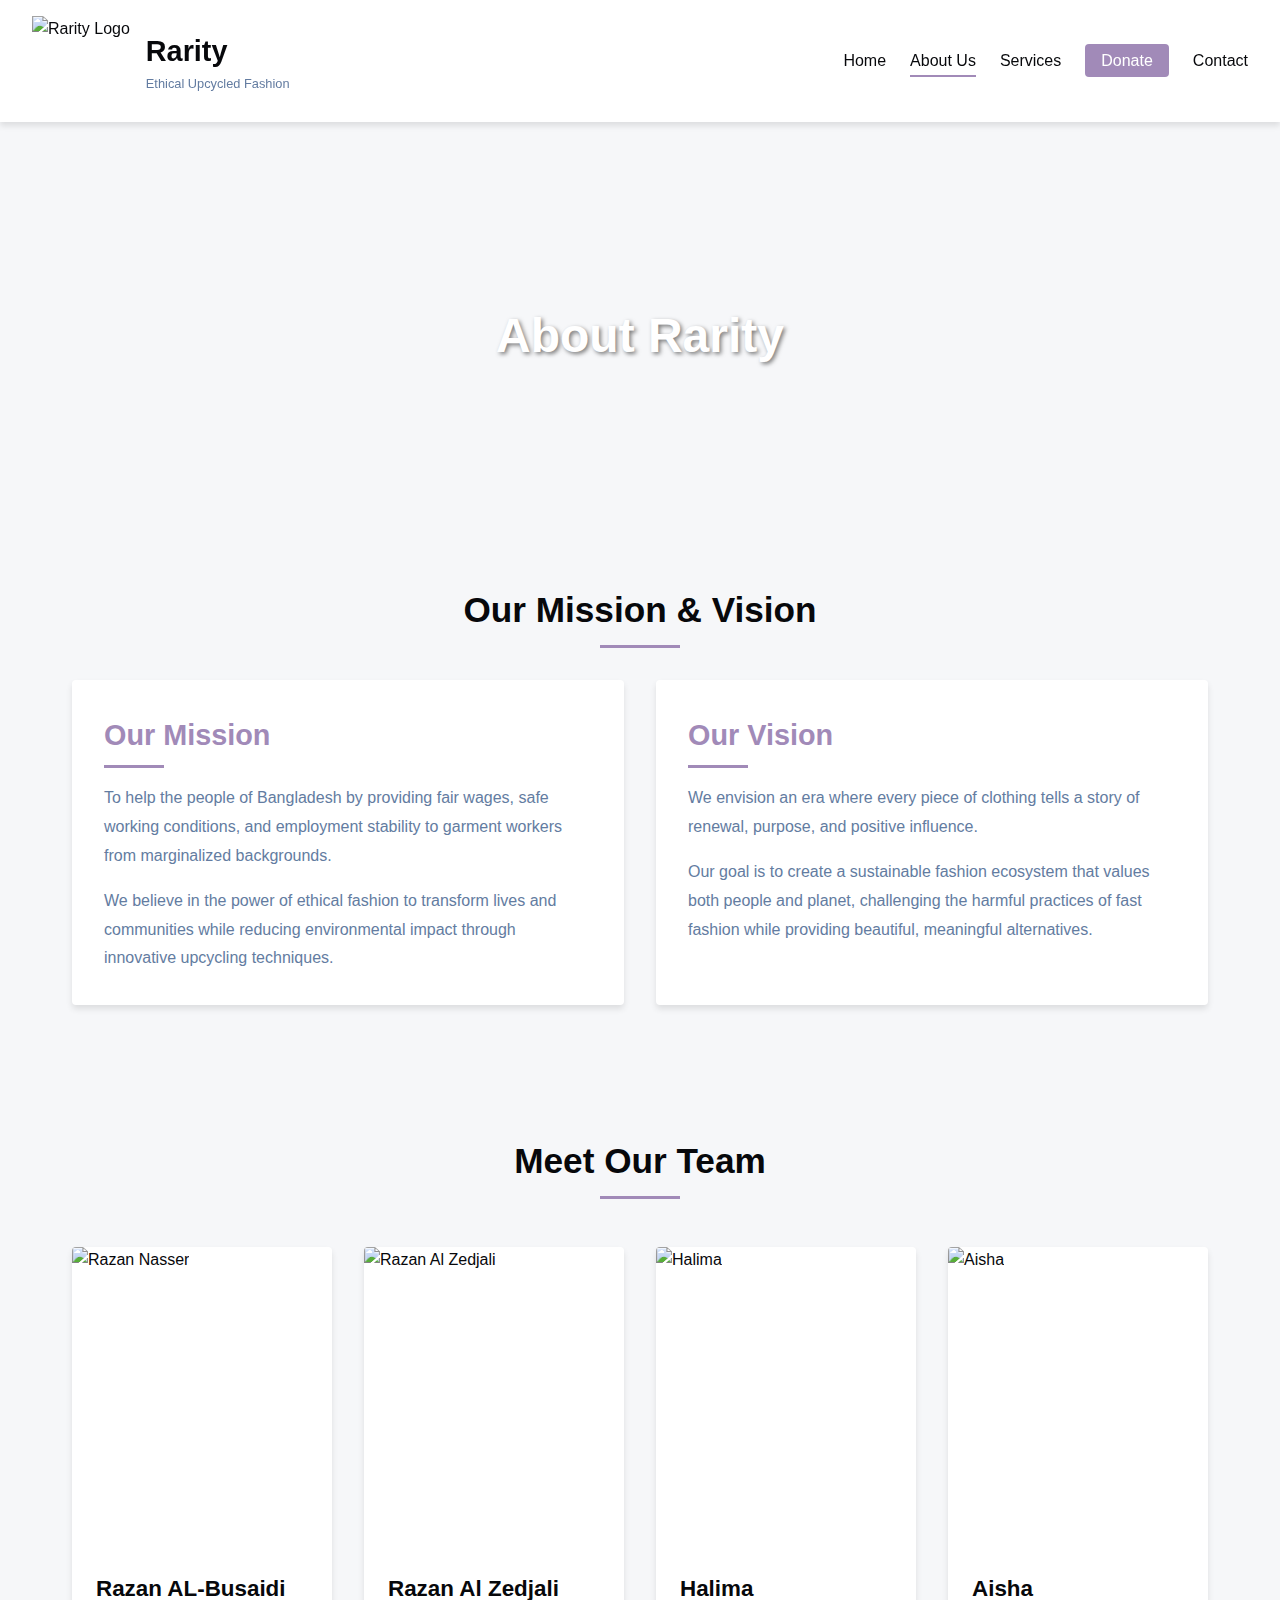
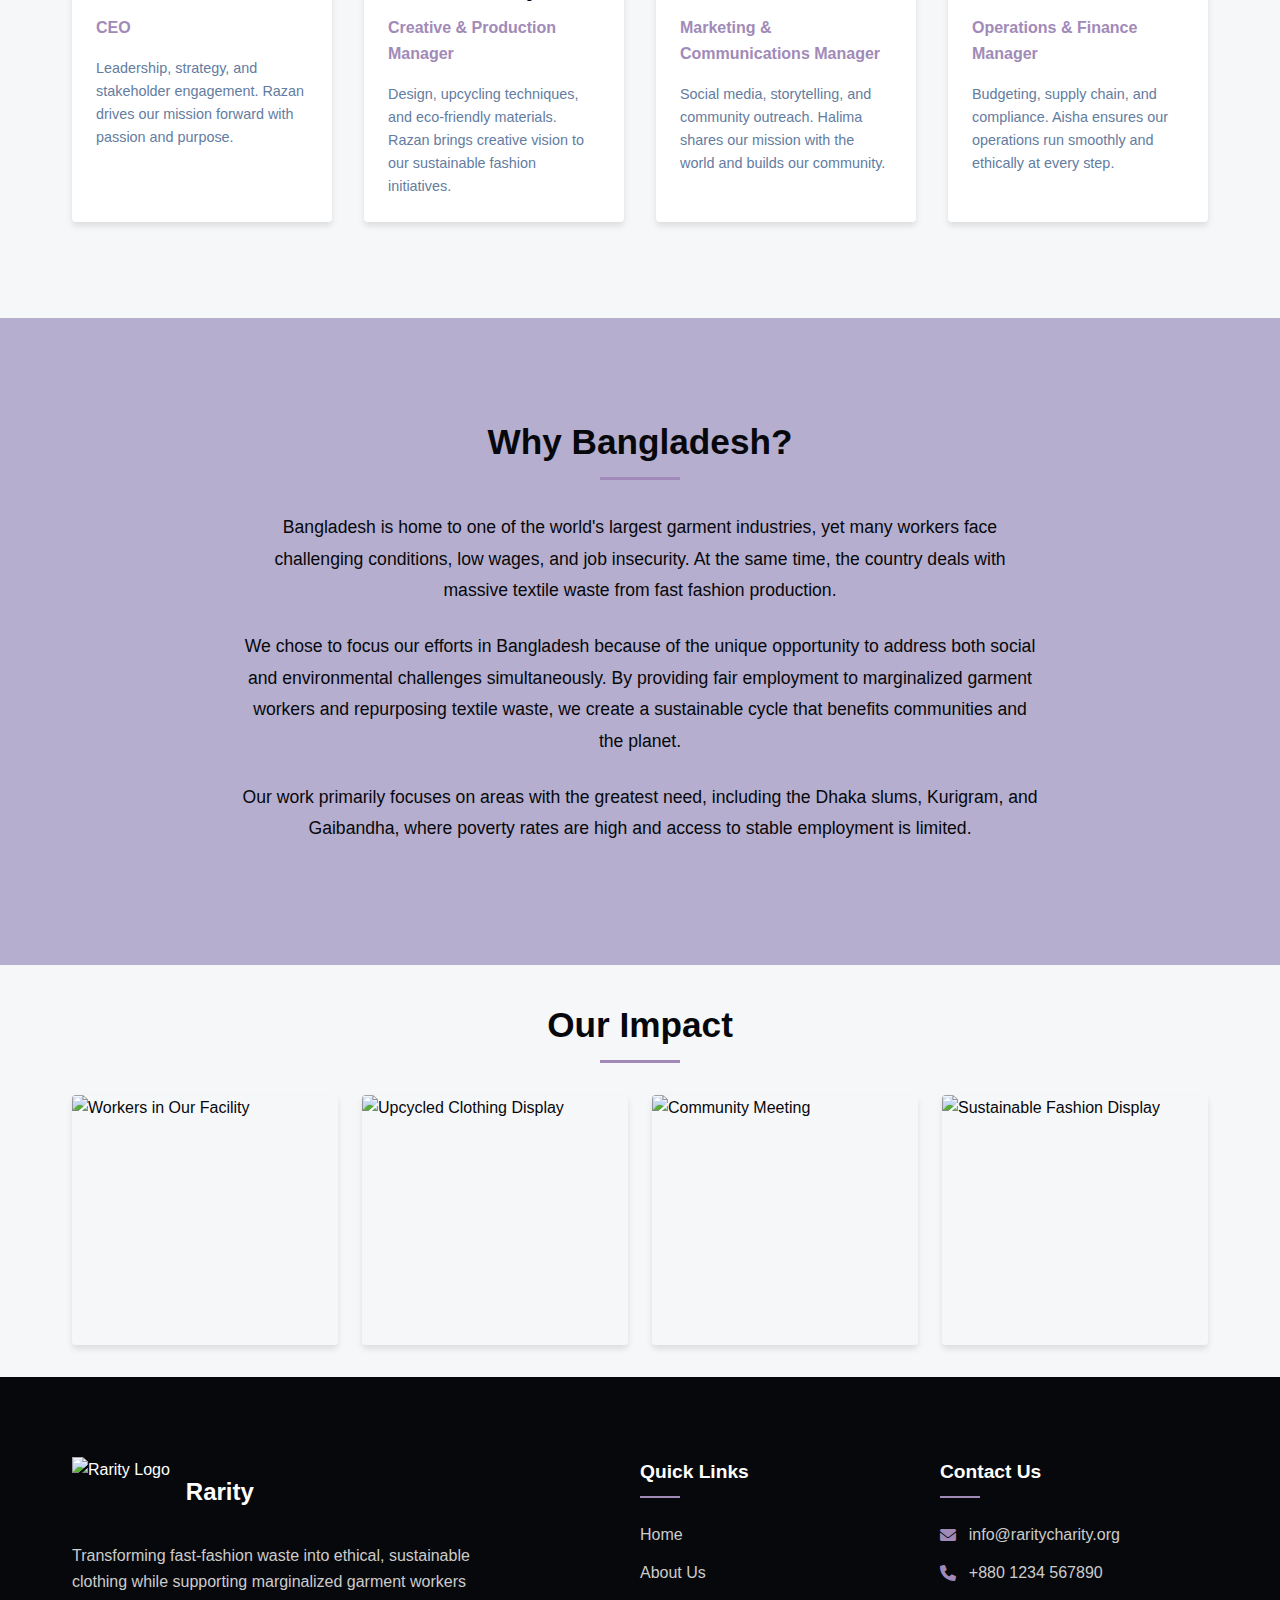
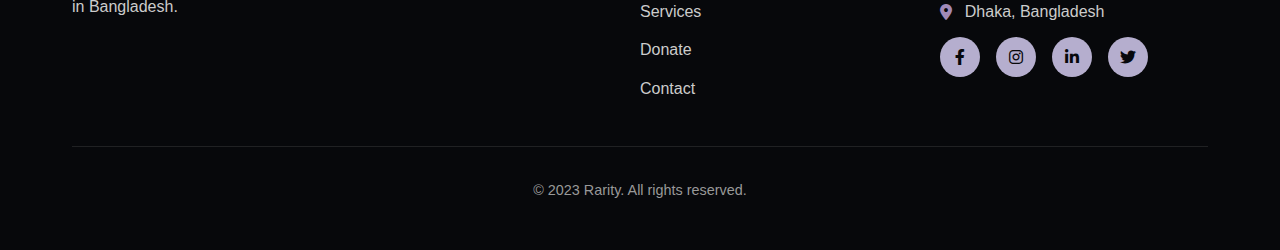
==== about.html @ be906c5c "Add files via upload" ====
<!DOCTYPE html>
<html lang="en">
<head>
    <meta charset="UTF-8">
    <meta name="viewport" content="width=device-width, initial-scale=1.0">
    <title>About Us - Rarity</title>
    <link rel="stylesheet" href="styles.css">
    <link rel="stylesheet" href="https://cdnjs.cloudflare.com/ajax/libs/font-awesome/6.0.0-beta3/css/all.min.css">
</head>
<body>
    <!-- Header -->
    <header>
        <!-- Header logo -->
        <div class="logo">
            <a href="index.html">
                <img src="images/logo1.png" alt="Rarity Logo">
                <div class="logo-text">
                    <h1>Rarity</h1>
                    <p>Ethical Upcycled Fashion</p>
                </div>
            </a>
        </div>
        
        <div class="menu-toggle">
            <i class="fas fa-bars"></i>
        </div>
        
        <nav>
            <ul>
                <li><a href="index.html">Home</a></li>
                <li><a href="about.html" class="active">About Us</a></li>
                <li><a href="services.html">Services</a></li>
                <li><a href="donate.html" class="donate-btn">Donate</a></li>
                <li><a href="contact.html">Contact</a></li>
            </ul>
        </nav>
    </header>

    <!-- Page Banner -->
    <section class="container">
        <div style="background-image: url('images/about-banner.jpg'); background-size: cover; background-position: center; height: 300px; border-radius: var(--radius); display: flex; align-items: center; justify-content: center; margin: 2rem 0;">
            <h1 style="color: white; font-size: 3rem; text-shadow: 2px 2px 4px rgba(0,0,0,0.5);">About Rarity</h1>
        </div>
    </section>

    <!-- Mission & Vision Section -->
    <section class="container">
        <div class="section-heading">
            <h2>Our Mission & Vision</h2>
        </div>
        <div class="mission-vision-container">
            <div class="mission-box">
                <h3>Our Mission</h3>
                <p>To help the people of Bangladesh by providing fair wages, safe working conditions, and employment stability to garment workers from marginalized backgrounds.</p>
                <p style="margin-top: 1rem;">We believe in the power of ethical fashion to transform lives and communities while reducing environmental impact through innovative upcycling techniques.</p>
            </div>
            <div class="vision-box">
                <h3>Our Vision</h3>
                <p>We envision an era where every piece of clothing tells a story of renewal, purpose, and positive influence.</p>
                <p style="margin-top: 1rem;">Our goal is to create a sustainable fashion ecosystem that values both people and planet, challenging the harmful practices of fast fashion while providing beautiful, meaningful alternatives.</p>
            </div>
        </div>
    </section>

    <!-- Team Section -->
    <section class="team-section">
        <div class="container">
            <div class="section-heading">
                <h2>Meet Our Team</h2>
            </div>
            <div class="team-grid">
                <div class="team-member">
                    <div class="team-member-img">
                        <img src="images/girls/woman.png" alt="Razan Nasser">
                    </div>
                    <div class="team-member-info">
                        <h3>Razan AL-Busaidi</h3>
                        <h4>CEO</h4>
                        <p>Leadership, strategy, and stakeholder engagement. Razan drives our mission forward with passion and purpose.</p>
                    </div>
                </div>
                <div class="team-member">
                    <div class="team-member-img">
                        <img src="images/girls/girl.png" alt="Razan Al Zedjali">
                    </div>
                    <div class="team-member-info">
                        <h3>Razan Al Zedjali</h3>
                        <h4>Creative & Production Manager</h4>
                        <p>Design, upcycling techniques, and eco-friendly materials. Razan brings creative vision to our sustainable fashion initiatives.</p>
                    </div>
                </div>
                <div class="team-member">
                    <div class="team-member-img">
                        <img src="images/girls/student.png" alt="Halima">
                    </div>
                    <div class="team-member-info">
                        <h3>Halima</h3>
                        <h4>Marketing & Communications Manager</h4>
                        <p>Social media, storytelling, and community outreach. Halima shares our mission with the world and builds our community.</p>
                    </div>
                </div>
                <div class="team-member">
                    <div class="team-member-img">
                        <img src="images/girls/woman (1).png" alt="Aisha">
                    </div>
                    <div class="team-member-info">
                        <h3>Aisha</h3>
                        <h4>Operations & Finance Manager</h4>
                        <p>Budgeting, supply chain, and compliance. Aisha ensures our operations run smoothly and ethically at every step.</p>
                    </div>
                </div>
            </div>
        </div>
    </section>

    <!-- Background & Motivation Section -->
    <section class="background-section">
        <div class="container">
            <div class="section-heading">
                <h2>Why Bangladesh?</h2>
            </div>
            <div class="background-content">
                <p>Bangladesh is home to one of the world's largest garment industries, yet many workers face challenging conditions, low wages, and job insecurity. At the same time, the country deals with massive textile waste from fast fashion production.</p>
                
                <p>We chose to focus our efforts in Bangladesh because of the unique opportunity to address both social and environmental challenges simultaneously. By providing fair employment to marginalized garment workers and repurposing textile waste, we create a sustainable cycle that benefits communities and the planet.</p>
                
                <p>Our work primarily focuses on areas with the greatest need, including the Dhaka slums, Kurigram, and Gaibandha, where poverty rates are high and access to stable employment is limited.</p>
            </div>
        </div>
    </section>

    <!-- Gallery Section -->
    <section class="container">
        <div class="section-heading">
            <h2>Our Impact</h2>
        </div>
        <div class="gallery-grid">
            <div class="gallery-item">
                <img src="images/Factory Workers.png" alt="Workers in Our Facility">
            </div>
            <div class="gallery-item">
                <img src="images/Upcycled clothing display.png" alt="Upcycled Clothing Display">
            </div>
            <div class="gallery-item">
                <img src="https://i.ucanews.com/ucanews/uploads/2020/12/church-groups-offer-warm-clothes-to-bangladeshi-poor-5fcf5c1b9c253_600.jpeg" alt="Community Meeting">
            </div>
            <div class="gallery-item">
                <img src="https://static.vecteezy.com/system/resources/previews/048/765/192/non_2x/sustainable-fashion-with-clothing-made-from-recycled-materials-displayed-in-an-eco-friendly-boutique-photo.jpg" alt="Sustainable Fashion Display">
            </div>
        </div>
    </section>

  
    <!-- Footer -->
    <footer>
        <div class="container">
            <div class="footer-container">
                <div class="footer-about">
                    <div class="footer-logo">
                        <img src="images/logo-white.png" alt="Rarity Logo">
                        <h3>Rarity</h3>
                    </div>
                    <p>Transforming fast-fashion waste into ethical, sustainable clothing while supporting marginalized garment workers in Bangladesh.</p>
                </div>
                <div class="footer-links-container">
                    <h4 class="footer-heading">Quick Links</h4>
                    <ul class="footer-links">
                        <li><a href="index.html">Home</a></li>
                        <li><a href="about.html">About Us</a></li>
                        <li><a href="services.html">Services</a></li>
                        <li><a href="donate.html">Donate</a></li>
                        <li><a href="contact.html">Contact</a></li>
                    </ul>
                </div>
                <div class="footer-contact">
                    <h4 class="footer-heading">Contact Us</h4>
                    <ul class="footer-links">
                        <li><i class="fas fa-envelope"></i> info@raritycharity.org</li>
                        <li><i class="fas fa-phone"></i> +880 1234 567890</li>
                        <li><i class="fas fa-map-marker-alt"></i> Dhaka, Bangladesh</li>
                    </ul>
                    <div class="social-links">
                        <a href="#" class="social-link"><i class="fab fa-facebook-f"></i></a>
                        <a href="#" class="social-link"><i class="fab fa-instagram"></i></a>
                        <a href="#" class="social-link"><i class="fab fa-linkedin-in"></i></a>
                        <a href="#" class="social-link"><i class="fab fa-twitter"></i></a>
                    </div>
                </div>
            </div>
            <div class="footer-bottom">
                <p>&copy; 2023 Rarity. All rights reserved.</p>
            </div>
        </div>
    </footer>

    <script>
        // Mobile Menu Toggle
        document.querySelector('.menu-toggle').addEventListener('click', function() {
            document.querySelector('nav ul').classList.toggle('show');
        });
    </script>
</body>
</html>
---- styles.css ----
/* Global Styles */
:root {
  --primary-dark: #07080B;
  --primary-light: #F6F7F9;
  --secondary-blue: #637CA1;
  --accent-lavender: #B5AECE;
  --accent-purple: #A18AB8;
  --transition: all 0.3s ease;
  --shadow: 0 4px 6px rgba(0, 0, 0, 0.1);
  --radius: 4px;
}

* {
  margin: 0;
  padding: 0;
  box-sizing: border-box;
}

body {
  font-family: 'Segoe UI', Tahoma, Geneva, Verdana, sans-serif;
  line-height: 1.6;
  color: var(--primary-dark);
  background-color: var(--primary-light);
}

.container {
  max-width: 1200px;
  margin: 0 auto;
  padding: 2rem;
}

a {
  text-decoration: none;
  color: var(--secondary-blue);
  transition: var(--transition);
}

a:hover {
  color: var(--accent-purple);
}

img {
  max-width: 100%;
  height: auto;
}

.section-heading {
  text-align: center;
  margin-bottom: 2rem;
}

.section-heading h2 {
  font-size: 2.2rem;
  color: var(--primary-dark);
  position: relative;
  display: inline-block;
  padding-bottom: 10px;
}

.section-heading h2::after {
  content: '';
  position: absolute;
  bottom: 0;
  left: 50%;
  transform: translateX(-50%);
  width: 80px;
  height: 3px;
  background-color: var(--accent-purple);
}

/* Header Styles */
header {
  background-color: white;
  box-shadow: var(--shadow);
  padding: 1rem 2rem;
  display: flex;
  justify-content: space-between;
  align-items: center;
  position: sticky;
  top: 0;
  z-index: 1000;
}

.logo {
  display: flex;
  align-items: center;
}

.logo a {
  display: flex;
  align-items: center;
  color: var(--primary-dark);
}

.logo img {
  height: 90px;
  margin-right: 1rem;
}

.logo-text h1 {
  font-size: 1.8rem;
  margin-bottom: 0;
}

.logo-text p {
  font-size: 0.8rem;
  color: var(--secondary-blue);
}

nav ul {
  display: flex;
  list-style: none;
}

nav ul li {
  margin-left: 1.5rem;
}

nav ul li a {
  color: var(--primary-dark);
  font-weight: 500;
  padding: 0.5rem 0;
  position: relative;
}

nav ul li a::after {
  content: '';
  position: absolute;
  bottom: 0;
  left: 0;
  width: 0;
  height: 2px;
  background-color: var(--accent-purple);
  transition: var(--transition);
}

nav ul li a:hover::after,
nav ul li a.active::after {
  width: 100%;
}

.donate-btn {
  background-color: var(--accent-purple);
  color: white !important;
  padding: 0.5rem 1rem !important;
  border-radius: var(--radius);
}

.donate-btn:hover {
  background-color: var(--secondary-blue);
}

.menu-toggle {
  display: none;
  font-size: 1.5rem;
  cursor: pointer;
}

/* Hero Section */
.hero {
  display: flex;
  align-items: center;
  justify-content: space-between;
  padding: 2rem;
  background-color: white;
  border-radius: var(--radius);
  box-shadow: var(--shadow);
  margin: 2rem;
}

.hero-content {
  flex: 1;
  padding-right: 2rem;
}

.hero-content h2 {
  font-size: 2.5rem;
  margin-bottom: 1rem;
  color: var(--primary-dark);
}

.hero-description {
  font-size: 1.1rem;
  margin-bottom: 2rem;
  color: var(--secondary-blue);
}

.cta-buttons {
  display: flex;
  gap: 1rem;
}

.cta-btn {
  padding: 0.8rem 1.5rem;
  border-radius: var(--radius);
  font-weight: 600;
  transition: var(--transition);
}

.cta-btn.primary {
  background-color: var(--accent-purple);
  color: white;
}

.cta-btn.secondary {
  background-color: transparent;
  color: var(--secondary-blue);
  border: 2px solid var(--secondary-blue);
}

.cta-btn.primary:hover {
  background-color: var(--secondary-blue);
}

.cta-btn.secondary:hover {
  background-color: var(--secondary-blue);
  color: white;
}

.hero-image {
  flex: 1;
  border-radius: var(--radius);
  overflow: hidden;
}

.hero-image img {
  width: 100%;
  height: 400px;
  object-fit: cover;
}

/* Mission Stats */
.mission-stats {
  display: grid;
  grid-template-columns: repeat(4, 1fr);
  gap: 1.5rem;
  padding: 2rem;
  background-color: var(--accent-lavender);
  margin: 0 2rem 2rem;
  border-radius: var(--radius);
  text-align: center;
}

.stat {
  padding: 1.5rem;
  background-color: white;
  border-radius: var(--radius);
  box-shadow: var(--shadow);
  transition: var(--transition);
}

.stat:hover {
  transform: translateY(-5px);
}

.stat h3 {
  font-size: 2.5rem;
  color: var(--accent-purple);
  margin-bottom: 0.5rem;
}

.stat p {
  color: var(--secondary-blue);
  font-weight: 500;
}

/* Mission & Vision Section */
.mission-vision-container {
  display: grid;
  grid-template-columns: 1fr 1fr;
  gap: 2rem;
}

.mission-box, .vision-box {
  padding: 2rem;
  border-radius: var(--radius);
  background-color: white;
  box-shadow: var(--shadow);
  height: 100%;
  display: flex;
  flex-direction: column;
}

.mission-box h3, .vision-box h3 {
  color: var(--accent-purple);
  font-size: 1.8rem;
  margin-bottom: 1rem;
  position: relative;
  padding-bottom: 10px;
}

.mission-box h3::after, .vision-box h3::after {
  content: '';
  position: absolute;
  bottom: 0;
  left: 0;
  width: 60px;
  height: 3px;
  background-color: var(--accent-purple);
}

.mission-box p, .vision-box p {
  color: var(--secondary-blue);
  line-height: 1.8;
}

/* About Us Section */
.team-section {
  padding: 4rem 0;
  background-color: var(--primary-light);
}

.team-grid {
  display: grid;
  grid-template-columns: repeat(auto-fit, minmax(250px, 1fr));
  gap: 2rem;
  margin-top: 3rem;
}

.team-member {
  background-color: white;
  border-radius: var(--radius);
  overflow: hidden;
  box-shadow: var(--shadow);
  transition: var(--transition);
}

.team-member:hover {
  transform: translateY(-10px);
}

.team-member-img {
  height: 300px;
  overflow: hidden;
}

.team-member-img img {
  width: 100%;
  height: 100%;
  object-fit: cover;
  transition: var(--transition);
}

.team-member:hover .team-member-img img {
  transform: scale(1.05);
}

.team-member-info {
  padding: 1.5rem;
}

.team-member-info h3 {
  font-size: 1.4rem;
  margin-bottom: 0.5rem;
  color: var(--primary-dark);
}

.team-member-info h4 {
  font-size: 1rem;
  color: var(--accent-purple);
  margin-bottom: 1rem;
}

.team-member-info p {
  color: var(--secondary-blue);
  font-size: 0.9rem;
}

.background-section {
  padding: 4rem 2rem;
  background-color: var(--accent-lavender);
  color: var(--primary-dark);
}

.background-content {
  max-width: 800px;
  margin: 0 auto;
  text-align: center;
}

.background-content h3 {
  font-size: 2rem;
  margin-bottom: 1.5rem;
  color: var(--primary-dark);
}

.background-content p {
  font-size: 1.1rem;
  line-height: 1.8;
  margin-bottom: 1.5rem;
}

/* Services Section */
.services-section {
  padding: 4rem 0;
}

.services-grid {
  display: grid;
  grid-template-columns: repeat(auto-fit, minmax(300px, 1fr));
  gap: 2rem;
}

.service-card {
  background-color: white;
  border-radius: var(--radius);
  box-shadow: var(--shadow);
  overflow: hidden;
  transition: var(--transition);
}

.service-card:hover {
  transform: translateY(-5px);
}

.service-img {
  height: 200px;
  overflow: hidden;
}

.service-img img {
  width: 100%;
  height: 100%;
  object-fit: cover;
  transition: var(--transition);
}

.service-card:hover .service-img img {
  transform: scale(1.05);
}

.service-content {
  padding: 1.5rem;
}

.service-content h3 {
  font-size: 1.5rem;
  margin-bottom: 1rem;
  color: var(--accent-purple);
}

.service-content p {
  color: var(--secondary-blue);
  margin-bottom: 1rem;
}

/* Donation Section */
.donation-section {
  padding: 4rem 0;
  background-color: var(--primary-light);
}

.donation-container {
  display: grid;
  grid-template-columns: 1fr 1fr;
  gap: 3rem;
  align-items: center;
}

.donation-info h3 {
  font-size: 2rem;
  margin-bottom: 1.5rem;
  color: var(--primary-dark);
}

.donation-info p {
  color: var(--secondary-blue);
  margin-bottom: 1.5rem;
  line-height: 1.8;
}

.impact-list {
  margin: 2rem 0;
}

.impact-item {
  display: flex;
  align-items: center;
  margin-bottom: 1rem;
}

.impact-item i {
  color: var(--accent-purple);
  margin-right: 1rem;
  font-size: 1.2rem;
}

.donation-form {
  background-color: white;
  padding: 2rem;
  border-radius: var(--radius);
  box-shadow: var(--shadow);
}

.form-group {
  margin-bottom: 1.5rem;
}

.form-group label {
  display: block;
  margin-bottom: 0.5rem;
  color: var(--primary-dark);
  font-weight: 500;
}

.form-control {
  width: 100%;
  padding: 0.8rem;
  border: 1px solid #ddd;
  border-radius: var(--radius);
  font-size: 1rem;
}

.donation-amount {
  display: flex;
  gap: 1rem;
  margin-bottom: 1.5rem;
}

.amount-btn {
  flex: 1;
  padding: 0.8rem;
  border: 2px solid var(--secondary-blue);
  background-color: transparent;
  color: var(--secondary-blue);
  border-radius: var(--radius);
  font-weight: 600;
  cursor: pointer;
  transition: var(--transition);
}

.amount-btn:hover, .amount-btn.active {
  background-color: var(--accent-purple);
  border-color: var(--accent-purple);
  color: white;
}

.submit-btn {
  width: 100%;
  padding: 1rem;
  background-color: var(--accent-purple);
  color: white;
  border: none;
  border-radius: var(--radius);
  font-size: 1.1rem;
  font-weight: 600;
  cursor: pointer;
  transition: var(--transition);
}

.submit-btn:hover {
  background-color: var(--secondary-blue);
}

/* Contact Section */
.contact-section {
  padding: 4rem 0;
}

/* Contact Page Styles */
.contact-container {
  display: grid;
  grid-template-columns: 1fr 1fr;
  gap: 3rem;
  margin: 3rem 0;
}

.contact-info h3, .contact-form h3 {
  font-size: 1.8rem;
  color: var(--primary-dark);
  margin-bottom: 1.5rem;
}

.contact-info p {
  color: var(--secondary-blue);
  margin-bottom: 2rem;
  line-height: 1.8;
}

.contact-details {
  margin-bottom: 2rem;
}

.contact-item {
  display: flex;
  align-items: flex-start;
  margin-bottom: 1.5rem;
}

.contact-item i {
  color: var(--accent-purple);
  font-size: 1.2rem;
  margin-right: 1rem;
  margin-top: 0.3rem;
}

.contact-item-content h4 {
  font-size: 1.1rem;
  margin-bottom: 0.3rem;
  color: var(--primary-dark);
}

.contact-item-content p, .contact-item-content a {
  color: var(--secondary-blue);
  transition: var(--transition);
}

.contact-item-content a:hover {
  color: var(--accent-purple);
}

.social-links {
  display: flex;
  gap: 1rem;
}

.social-link {
  display: flex;
  align-items: center;
  justify-content: center;
  width: 40px;
  height: 40px;
  background-color: var(--accent-lavender);
  color: var(--primary-dark);
  border-radius: 50%;
  transition: var(--transition);
}

.social-link:hover {
  background-color: var(--accent-purple);
  color: white;
}

.contact-form-container {
  background-color: white;
  border-radius: var(--radius);
  box-shadow: var(--shadow);
  padding: 2rem;
}

.form-group {
  margin-bottom: 1.5rem;
}

.form-group label {
  display: block;
  margin-bottom: 0.5rem;
  color: var(--primary-dark);
  font-weight: 500;
}

.form-control {
  width: 100%;
  padding: 0.8rem;
  border: 1px solid #ddd;
  border-radius: var(--radius);
  font-size: 1rem;
  transition: var(--transition);
}

.form-control:focus {
  border-color: var(--accent-purple);
  outline: none;
  box-shadow: 0 0 0 3px rgba(161, 138, 184, 0.2);
}

.submit-btn {
  width: 100%;
  padding: 1rem;
  background-color: var(--accent-purple);
  color: white;
  border: none;
  border-radius: var(--radius);
  font-size: 1.1rem;
  font-weight: 600;
  cursor: pointer;
  transition: var(--transition);
}

.submit-btn:hover {
  background-color: var(--secondary-blue);
}

/* Location Section Styles */
.location-section {
  padding: 4rem 0;
  background-color: var(--primary-light);
}

.map-container {
  margin-bottom: 3rem;
  box-shadow: var(--shadow);
  border-radius: var(--radius);
  overflow: hidden;
}

.service-areas {
  margin-bottom: 3rem;
}

.service-areas h3 {
  font-size: 1.8rem;
  color: var(--primary-dark);
  margin-bottom: 1.5rem;
  text-align: center;
}

.areas-grid {
  display: grid;
  grid-template-columns: repeat(auto-fit, minmax(300px, 1fr));
  gap: 2rem;
}

.area-card {
  display: flex;
  background-color: white;
  padding: 1.5rem;
  border-radius: var(--radius);
  box-shadow: var(--shadow);
  transition: var(--transition);
}

.area-card:hover {
  transform: translateY(-5px);
}

.area-icon {
  color: var(--accent-purple);
  font-size: 2rem;
  margin-right: 1.5rem;
}

.area-content h4 {
  font-size: 1.3rem;
  color: var(--primary-dark);
  margin-bottom: 0.5rem;
}

.area-content p {
  color: var(--secondary-blue);
  line-height: 1.6;
}

.visit-info {
  background-color: white;
  padding: 2rem;
  border-radius: var(--radius);
  box-shadow: var(--shadow);
}

.visit-info h3 {
  font-size: 1.8rem;
  color: var(--primary-dark);
  margin-bottom: 1rem;
}

.visit-info p {
  color: var(--secondary-blue);
  margin-bottom: 1.5rem;
  line-height: 1.8;
}

.directions h4 {
  font-size: 1.3rem;
  color: var(--primary-dark);
  margin-bottom: 1rem;
}

.directions ul {
  list-style: none;
}

.directions li {
  display: flex;
  align-items: center;
  margin-bottom: 0.8rem;
  color: var(--secondary-blue);
}

.directions li i {
  color: var(--accent-purple);
  margin-right: 1rem;
}

/* Page Banner */
.page-banner {
  height: 300px;
  background-size: cover;
  background-position: center;
  display: flex;
  align-items: center;
  justify-content: center;
  border-radius: var(--radius);
  margin: 2rem 0;
  position: relative;
}

.page-banner::before {
  content: '';
  position: absolute;
  top: 0;
  left: 0;
  width: 100%;
  height: 100%;
  background: rgba(7, 8, 11, 0.4);
  border-radius: var(--radius);
}

.page-banner h1 {
  color: white;
  font-size: 3rem;
  text-shadow: 2px 2px 4px rgba(0, 0, 0, 0.5);
  position: relative;
  z-index: 1;
}

/* Responsive Styles for Contact Page */
@media (max-width: 992px) {
  .contact-container {
    grid-template-columns: 1fr;
  }
  
  .contact-info {
    margin-bottom: 2rem;
  }
  
  .areas-grid {
    grid-template-columns: 1fr;
  }
}

@media (max-width: 768px) {
  .area-card {
    flex-direction: column;
  }
  
  .area-icon {
    margin-right: 0;
    margin-bottom: 1rem;
    text-align: center;
  }
}

@media (max-width: 576px) {
  .mission-stats {
    grid-template-columns: 1fr;
  }
  
  .cta-buttons {
    flex-direction: column;
  }
  
  .section-heading h2 {
    font-size: 1.8rem;
  }
  
  .hero-content h2 {
    font-size: 2rem;
  }
}

/* After the Donor Section styles around line 860 */

/* Supporters Section */
.supporters-section {
    padding: 4rem 0;
    background-color: var(--primary-light);
  }
  
  .supporters-grid {
    display: grid;
    grid-template-columns: repeat(auto-fit, minmax(220px, 1fr));
    gap: 2rem;
    margin-top: 3rem;
  }
  
  .supporter-card {
    background-color: white;
    border-radius: var(--radius);
    box-shadow: var(--shadow);
    padding: 2rem;
    text-align: center;
    transition: var(--transition);
  }
  
  .supporter-card:hover {
    transform: translateY(-5px);
    box-shadow: 0 10px 20px rgba(0, 0, 0, 0.1);
  }
  
  .supporter-logo {
    width: 120px;
    height: 120px;
    margin: 0 auto 1.5rem;
    display: flex;
    align-items: center;
    justify-content: center;
    border-radius: 50%;
    background-color: var(--primary-light);
    padding: 1rem;
  }
  
  .supporter-logo img {
    max-width: 100%;
    max-height: 100%;
    object-fit: contain;
  }
  
  .supporter-card h3 {
    font-size: 1.3rem;
    color: var(--primary-dark);
    margin-bottom: 0.5rem;
  }
  
  .supporter-card p {
    color: var(--accent-purple);
    font-weight: 500;
  }
  
  /* Responsive adjustments for supporters section */
  @media (max-width: 768px) {
    .supporters-grid {
      grid-template-columns: repeat(2, 1fr);
    }
  }
  
  @media (max-width: 576px) {
    .supporters-grid {
      grid-template-columns: 1fr;
    }
  }

/* Donation Page Styles */

/* Footer Styles */
footer {
  background-color: var(--primary-dark);
  color: white;
  padding: 3rem 0 1rem;
}

.footer-container {
  display: grid;
  grid-template-columns: 2fr 1fr 1fr;
  gap: 2rem;
  margin-bottom: 2rem;
}

.footer-about {
  max-width: 400px;
}

.footer-logo {
  display: flex;
  align-items: center;
  margin-bottom: 1rem;
}

.footer-logo img {
  height: 70px;
  margin-right: 1rem;
}

.footer-logo h3 {
  font-size: 1.5rem;
  color: white;
}

.footer-about p {
  color: #ccc;
  line-height: 1.6;
}

.footer-heading {
  font-size: 1.2rem;
  color: white;
  margin-bottom: 1.5rem;
  position: relative;
  padding-bottom: 10px;
}

.footer-heading::after {
  content: '';
  position: absolute;
  bottom: 0;
  left: 0;
  width: 40px;
  height: 2px;
  background-color: var(--accent-purple);
}

.footer-links {
  list-style: none;
}

.footer-links li {
  margin-bottom: 0.8rem;
}

.footer-links a, .footer-links li {
  color: #ccc;
  transition: var(--transition);
  display: flex;
  align-items: center;
}

.footer-links a:hover {
  color: var(--accent-purple);
}

.footer-links i {
  margin-right: 0.8rem;
  color: var(--accent-purple);
}

.footer-bottom {
  text-align: center;
  padding-top: 2rem;
  border-top: 1px solid rgba(255, 255, 255, 0.1);
}

.footer-bottom p {
  color: #999;
  font-size: 0.9rem;
}

/* Home Page Slider */
.slider-container {
  position: relative;
  height: 500px;
  overflow: hidden;
  border-radius: var(--radius);
  margin: 2rem 0;
}

.slide {
  position: absolute;
  top: 0;
  left: 0;
  width: 100%;
  height: 100%;
  opacity: 0;
  transition: opacity 1s ease;
  background-size: cover;
  background-position: center;
  display: flex;
  align-items: center;
  justify-content: center;
}

.slide.active {
  opacity: 1;
}

.slide::before {
  content: '';
  position: absolute;
  top: 0;
  left: 0;
  width: 100%;
  height: 100%;
  background: rgba(7, 8, 11, 0.5);
}

.slide-content {
  position: relative;
  z-index: 1;
  text-align: center;
  color: white;
  max-width: 800px;
  padding: 0 2rem;
}

.slide-content h2 {
  font-size: 3rem;
  margin-bottom: 1rem;
}

.slide-content p {
  font-size: 1.2rem;
  margin-bottom: 2rem;
}

.slider-nav {
  position: absolute;
  bottom: 20px;
  left: 50%;
  transform: translateX(-50%);
  display: flex;
  gap: 10px;
  z-index: 2;
}

.slider-dot {
  width: 12px;
  height: 12px;
  border-radius: 50%;
  background-color: rgba(255, 255, 255, 0.5);
  cursor: pointer;
  transition: var(--transition);
}

.slider-dot.active {
  background-color: white;
}

/* Service Detail Styles */
.service-detail {
  display: grid;
  grid-template-columns: 1fr 1fr;
  gap: 3rem;
  margin-bottom: 4rem;
  align-items: center;
}

.service-detail.reverse {
  grid-template-columns: 1fr 1fr;
  direction: rtl;
}

.service-detail.reverse .service-text {
  direction: ltr;
}

.service-image {
  border-radius: var(--radius);
  overflow: hidden;
  box-shadow: var(--shadow);
}

.service-image img {
  width: 100%;
  height: 100%;
  object-fit: cover;
  transition: var(--transition);
}

.service-detail:hover .service-image img {
  transform: scale(1.05);
}

.service-text h3 {
  font-size: 1.8rem;
  color: var(--accent-purple);
  margin-bottom: 1rem;
}

.service-text p {
  color: var(--secondary-blue);
  margin-bottom: 1.5rem;
  line-height: 1.8;
}

.service-list {
  list-style: none;
  margin-bottom: 1.5rem;
}

.service-list li {
  display: flex;
  align-items: flex-start;
  margin-bottom: 0.8rem;
  color: var(--secondary-blue);
}

.service-list li i {
  color: var(--accent-purple);
  margin-right: 1rem;
  margin-top: 0.3rem;
}

/* Impact Stats Section */
.impact-stats-section {
  padding: 4rem 0;
  background-color: var(--accent-lavender);
}

.section-heading.light h2, .section-heading.light p {
  color: var(--primary-dark);
}

.impact-stats-grid {
  display: grid;
  grid-template-columns: repeat(4, 1fr);
  gap: 2rem;
  margin-top: 2rem;
}

.impact-stat {
  background-color: white;
  padding: 2rem;
  border-radius: var(--radius);
  box-shadow: var(--shadow);
  text-align: center;
  transition: var(--transition);
}

.impact-stat:hover {
  transform: translateY(-5px);
}

.impact-stat i {
  font-size: 2.5rem;
  color: var(--accent-purple);
  margin-bottom: 1rem;
}

.impact-stat h3 {
  font-size: 2.5rem;
  color: var(--primary-dark);
  margin-bottom: 0.5rem;
}

.impact-stat p {
  color: var(--secondary-blue);
  font-weight: 500;
}

/* Testimonials */
.testimonials-slider {
  position: relative;
  margin: 3rem 0;
}

.testimonial {
  background-color: white;
  padding: 2rem;
  border-radius: var(--radius);
  box-shadow: var(--shadow);
  margin-bottom: 1rem;
}

.testimonial-content {
  font-style: italic;
  color: var(--secondary-blue);
  margin-bottom: 1.5rem;
  position: relative;
}

.testimonial-content::before {
  content: '"';
  font-size: 4rem;
  color: var(--accent-lavender);
  position: absolute;
  top: -20px;
  left: -10px;
  opacity: 0.5;
}

.testimonial-author {
  display: flex;
  align-items: center;
}

.testimonial-author img {
  width: 60px;
  height: 60px;
  border-radius: 50%;
  object-fit: cover;
  margin-right: 1rem;
}

.testimonial-author h4 {
  font-size: 1.1rem;
  color: var(--primary-dark);
  margin-bottom: 0.2rem;
}

.testimonial-author p {
  color: var(--secondary-blue);
  font-size: 0.9rem;
}

.testimonial-nav {
  display: flex;
  justify-content: center;
  gap: 1rem;
}

.prev-btn, .next-btn {
  background-color: var(--accent-purple);
  color: white;
  width: 40px;
  height: 40px;
  border-radius: 50%;
  display: flex;
  align-items: center;
  justify-content: center;
  border: none;
  cursor: pointer;
  transition: var(--transition);
}

.prev-btn:hover, .next-btn:hover {
  background-color: var(--secondary-blue);
}

/* CTA Container */
.cta-container {
  background-color: white;
  padding: 3rem;
  border-radius: var(--radius);
  box-shadow: var(--shadow);
  text-align: center;
  margin: 4rem 0;
}

.cta-container h3 {
  font-size: 2rem;
  color: var(--primary-dark);
  margin-bottom: 1rem;
}

.cta-container p {
  color: var(--secondary-blue);
  margin-bottom: 2rem;
  max-width: 700px;
  margin-left: auto;
  margin-right: auto;
}

/* Gallery Section */
.gallery-section {
  padding: 4rem 0;
  background-color: var(--primary-light);
}

.gallery-grid {
  display: grid;
  grid-template-columns: repeat(auto-fit, minmax(250px, 1fr));
  gap: 1.5rem;
  margin-top: 2rem;
}

.gallery-item {
  border-radius: var(--radius);
  overflow: hidden;
  box-shadow: var(--shadow);
  height: 250px;
  transition: var(--transition);
}

.gallery-item:hover {
  transform: translateY(-5px);
}

.gallery-item img {
  width: 100%;
  height: 100%;
  object-fit: cover;
  transition: var(--transition);
}

.gallery-item:hover img {
  transform: scale(1.05);
}

/* Donor Section */
.donor-section {
  padding: 4rem 0;
  background-color: white;
}

.donor-logos {
  display: flex;
  flex-wrap: wrap;
  justify-content: center;
  align-items: center;
  gap: 3rem;
  margin-top: 2rem;
}

.donor-logo {
  max-width: 150px;
  filter: grayscale(100%);
  opacity: 0.7;
  transition: var(--transition);
}

.donor-logo:hover {
  filter: grayscale(0);
  opacity: 1;
}

/* Donation Form Specific Styles */
.donation-form-container {
  background-color: white;
  border-radius: var(--radius);
  box-shadow: var(--shadow);
  padding: 2rem;
}

.payment-methods {
  display: flex;
  gap: 1rem;
  margin-top: 0.5rem;
}

.payment-method {
  display: flex;
  align-items: center;
  cursor: pointer;
}

.payment-method input {
  margin-right: 0.5rem;
}

.form-row {
  display: flex;
  gap: 1rem;
}

.form-group.half {
  flex: 1;
}

.checkbox-container {
  display: flex;
  align-items: center;
  cursor: pointer;
}

.checkbox-container input {
  margin-right: 0.5rem;
}

.secure-payment {
  text-align: center;
  margin-top: 1rem;
  color: var(--secondary-blue);
  font-size: 0.9rem;
}

.secure-payment i {
  color: var(--accent-purple);
  margin-right: 0.5rem;
}

/* Responsive Styles */
@media (max-width: 992px) {
  .footer-container {
    grid-template-columns: 1fr 1fr;
  }
  
  .footer-about {
    grid-column: span 2;
    max-width: 100%;
  }
  
  .service-detail, .service-detail.reverse {
    grid-template-columns: 1fr;
    direction: ltr;
  }
  
  .impact-stats-grid {
    grid-template-columns: repeat(2, 1fr);
  }
  
  .donation-container {
    grid-template-columns: 1fr;
  }
}

@media (max-width: 768px) {
  .menu-toggle {
    display: block;
  }
  
  nav ul {
    display: none;
    position: absolute;
    top: 100%;
    left: 0;
    width: 100%;
    background-color: white;
    flex-direction: column;
    padding: 1rem;
    box-shadow: var(--shadow);
  }
  
  nav ul.show {
    display: flex;
  }
  
  nav ul li {
    margin: 0.5rem 0;
  }
  
  .hero {
    flex-direction: column;
  }
  
  .hero-content {
    padding-right: 0;
    margin-bottom: 2rem;
  }
  
  .mission-vision-container {
    grid-template-columns: 1fr;
  }
  
  .impact-stats-grid {
    grid-template-columns: 1fr;
  }
}

@media (max-width: 576px) {
  .footer-container {
    grid-template-columns: 1fr;
  }
  
  .footer-about {
    grid-column: span 1;
  }
  
  .slide-content h2 {
    font-size: 2rem;
  }
  
  .slide-content p {
    font-size: 1rem;
  }
}
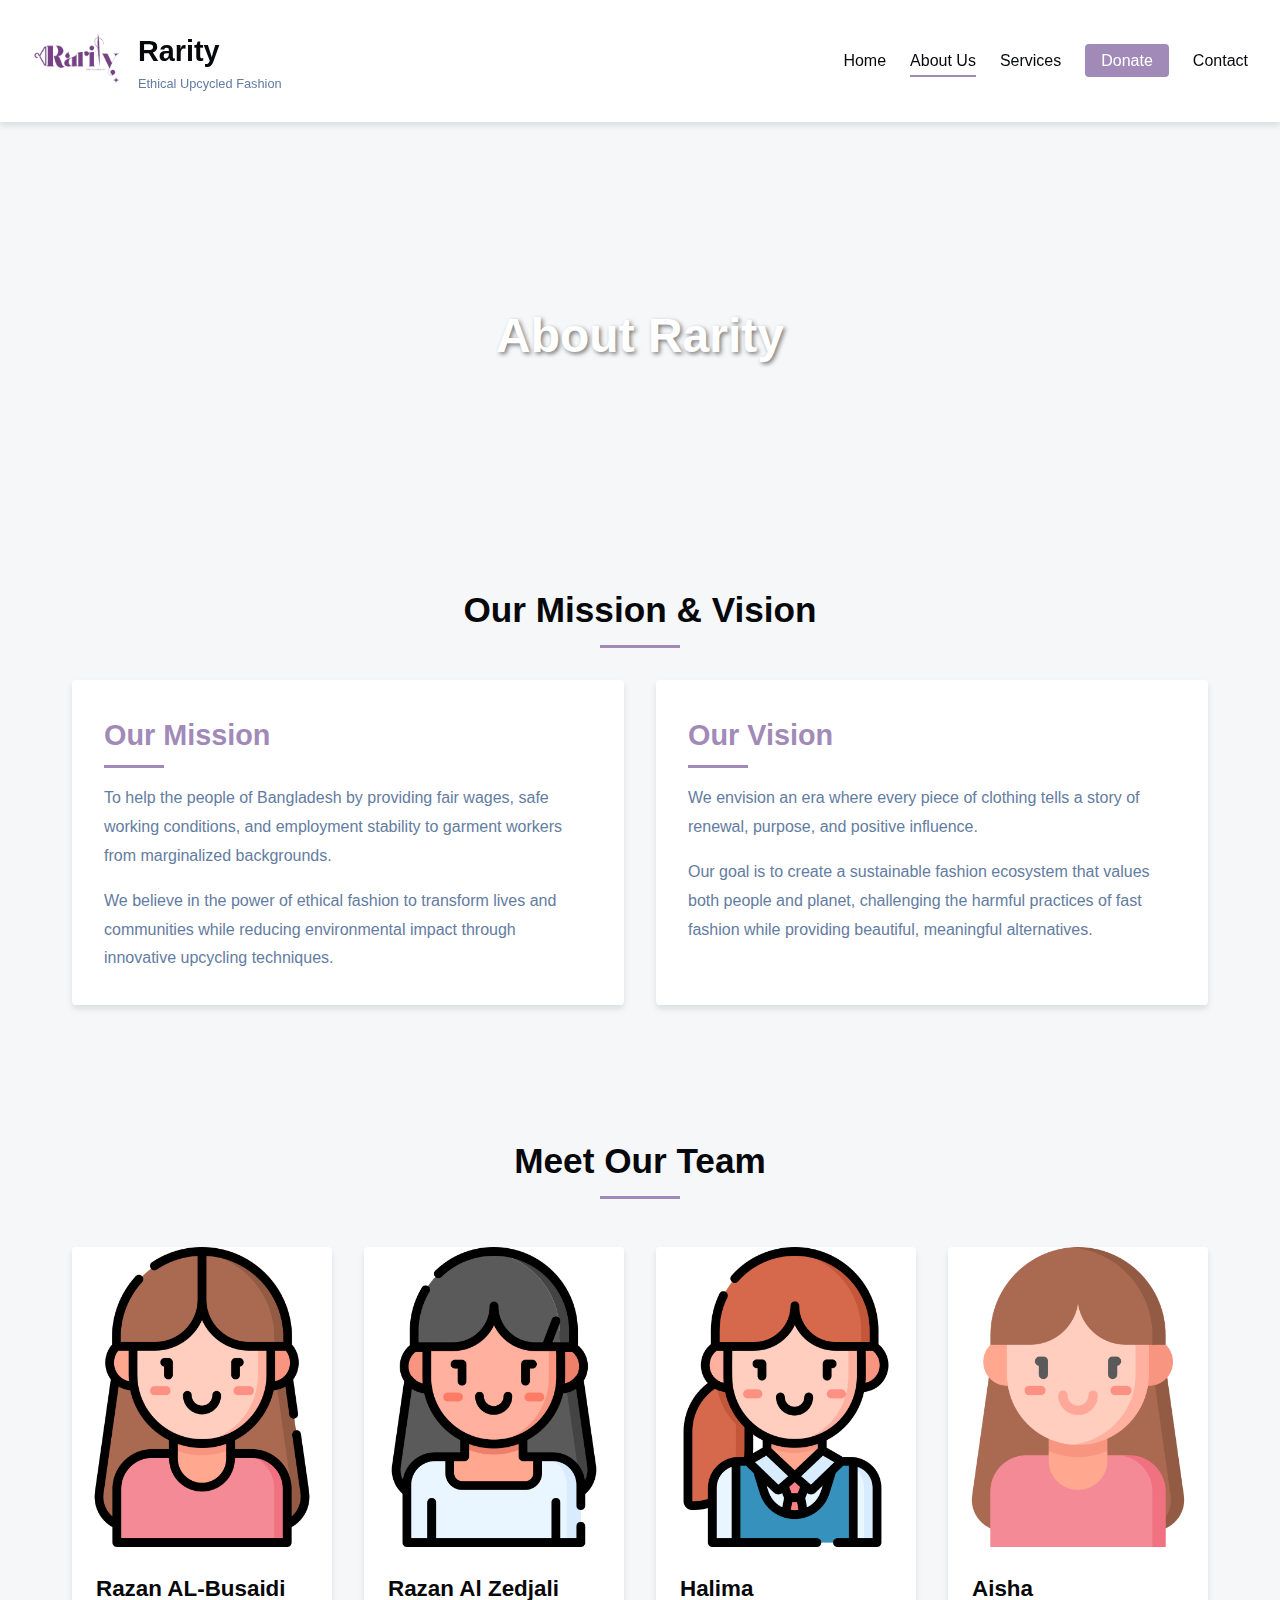
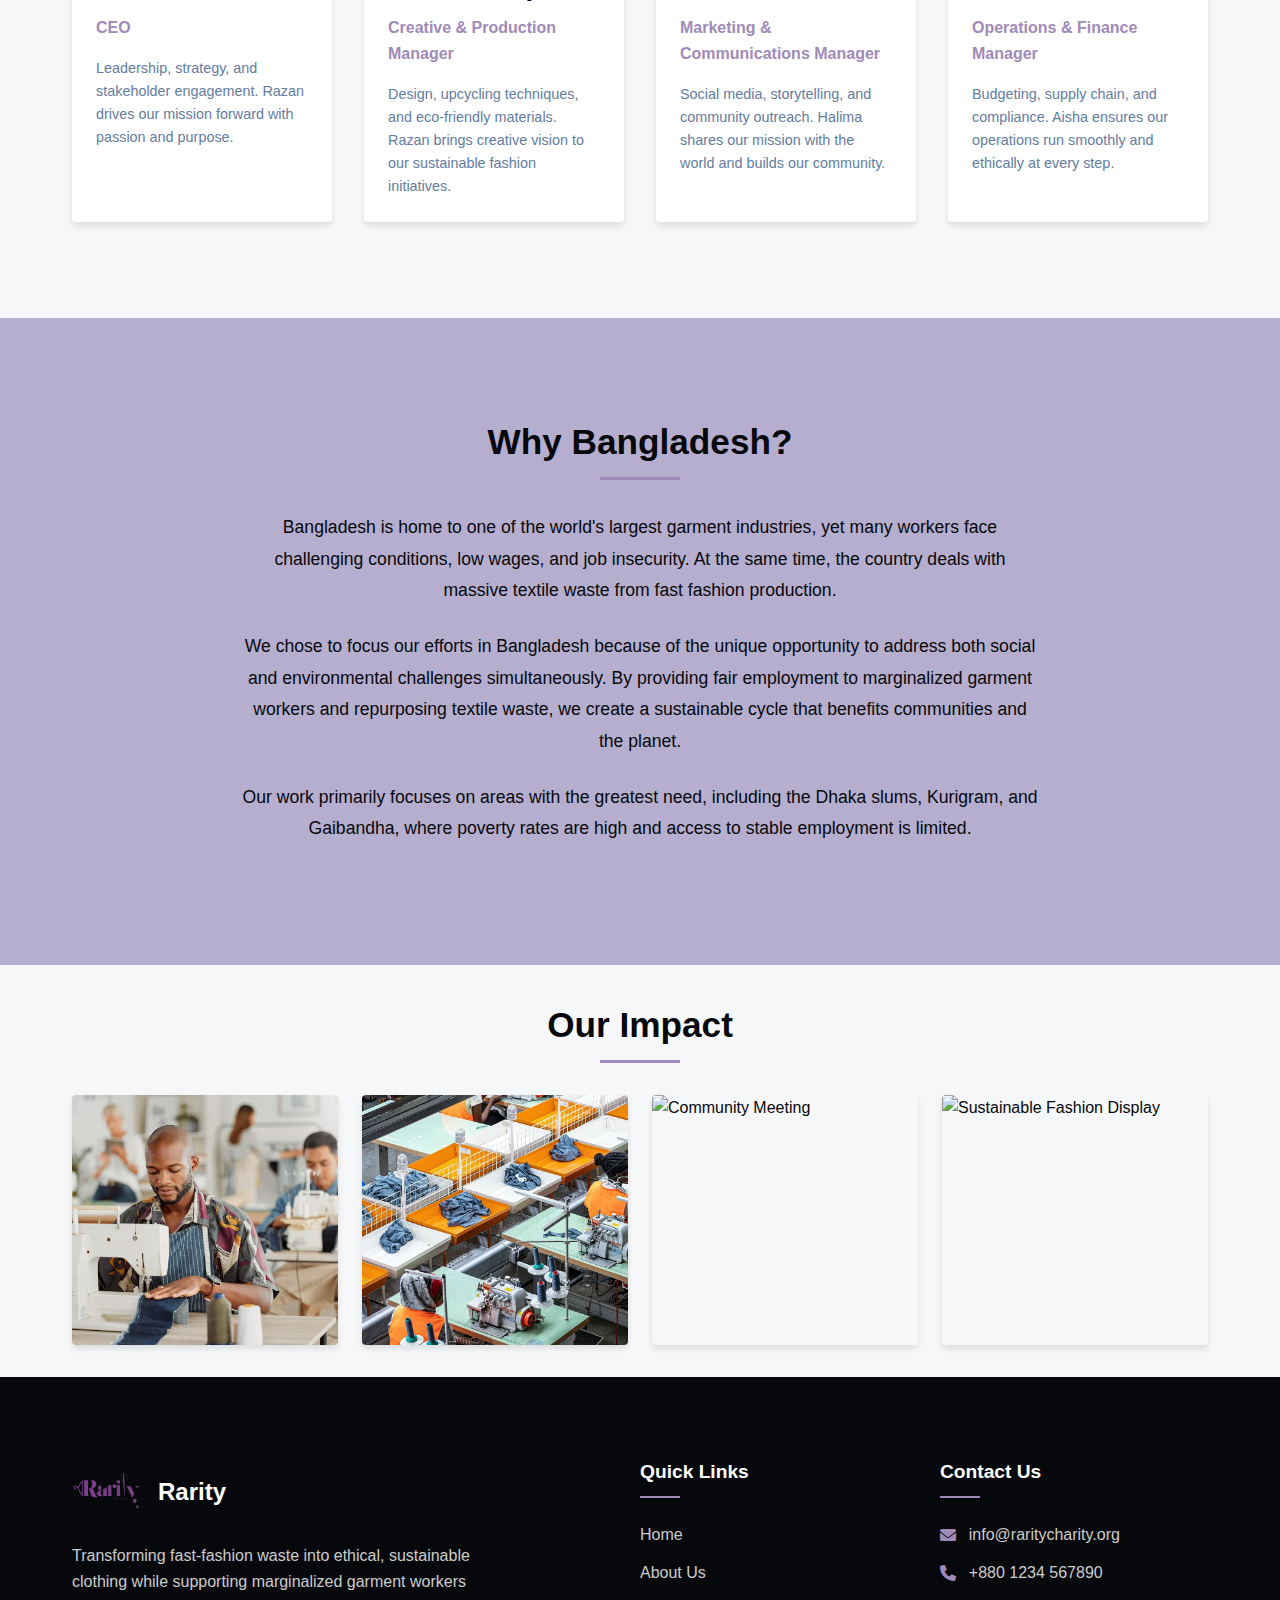
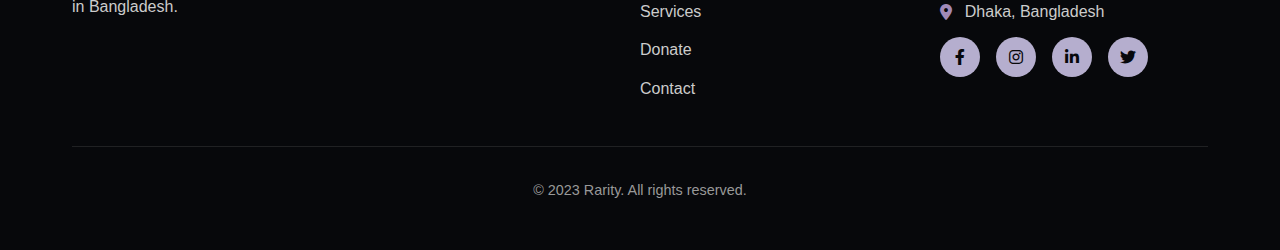
==== commit 8c0070c6: "Update about.html" ====
--- a/about.html
+++ b/about.html
@@ -157,7 +157,9 @@
             <div class="footer-container">
                 <div class="footer-about">
                     <div class="footer-logo">
-                        <img src="images/logo-white.png" alt="Rarity Logo">
+                      <img src="images/logo1.png" alt="Rarity Logo">
+                        
+
                         <h3>Rarity</h3>
                     </div>
                     <p>Transforming fast-fashion waste into ethical, sustainable clothing while supporting marginalized garment workers in Bangladesh.</p>
